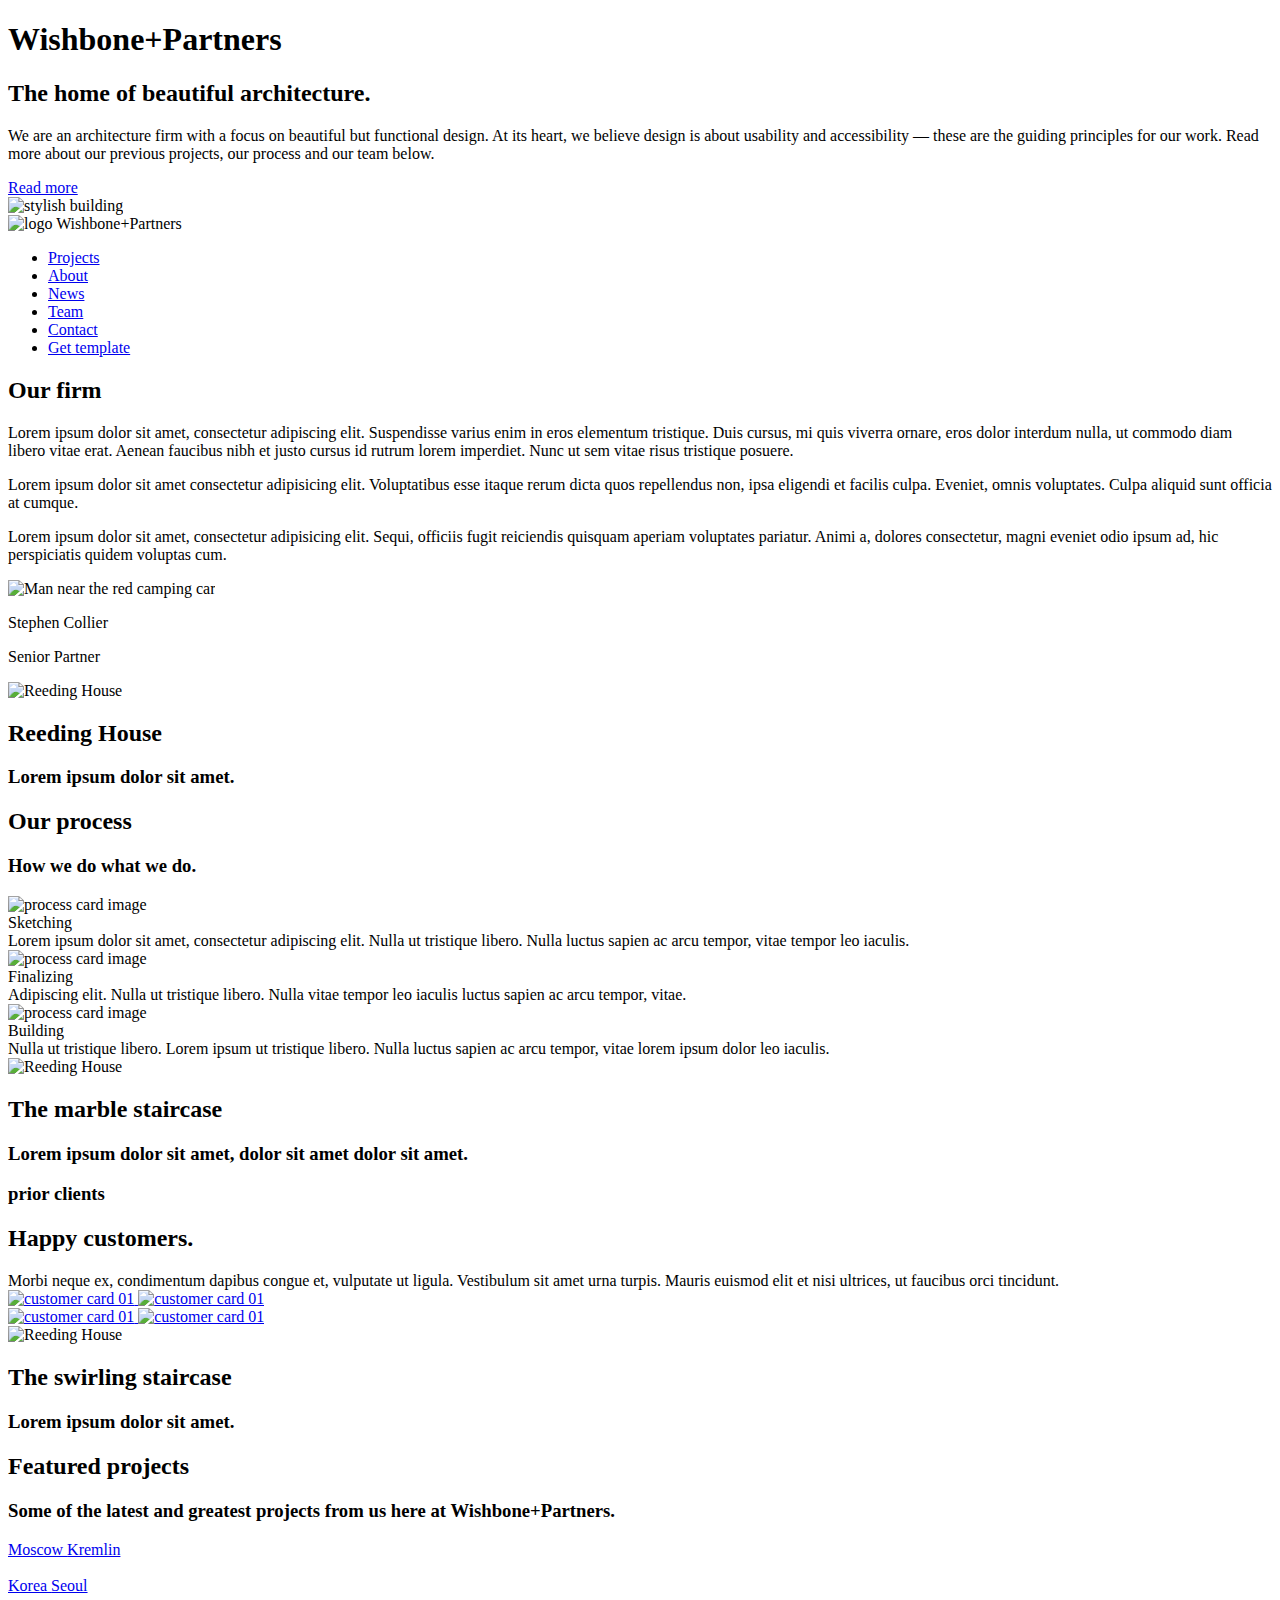
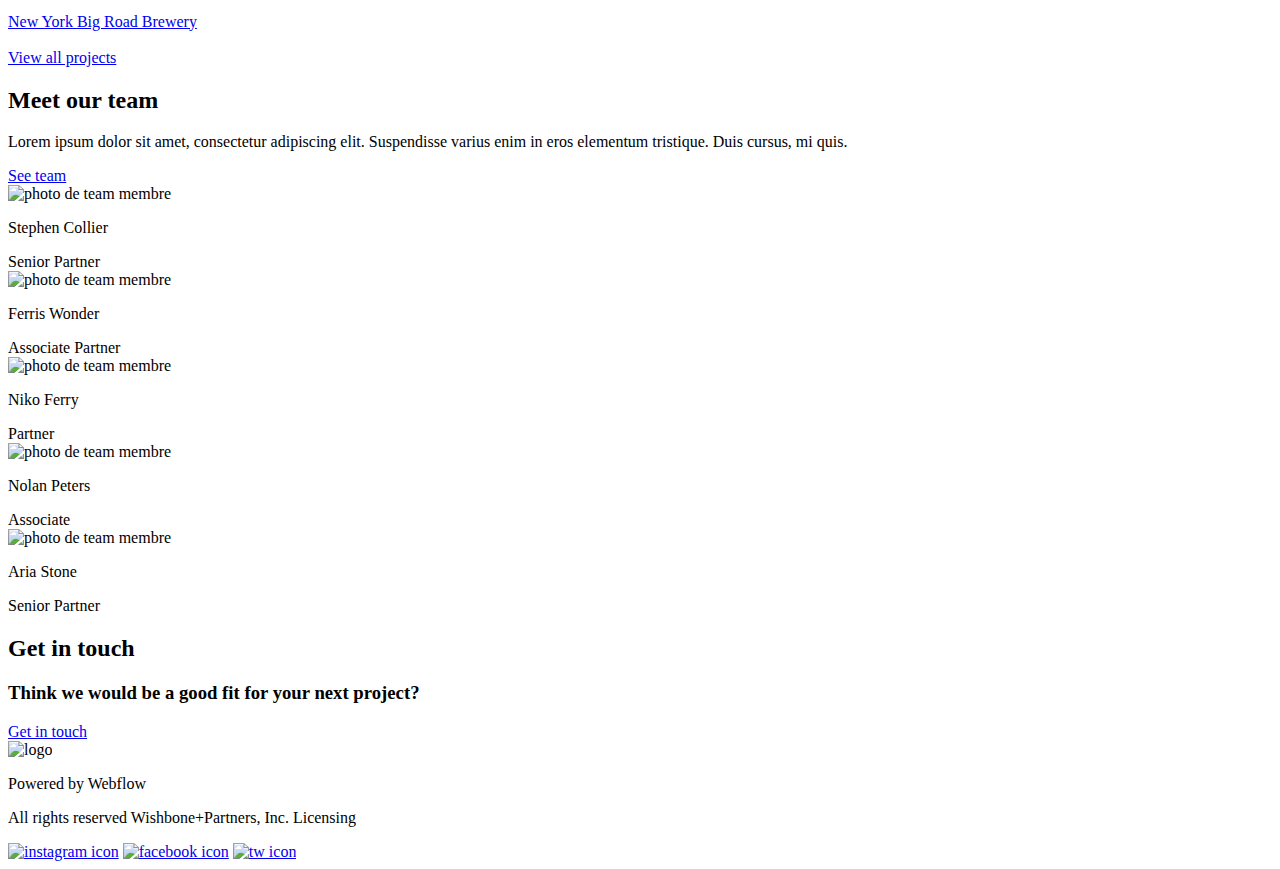
==== index.html @ 13d92076 "Add files via upload" ====
<!DOCTYPE html>
<html lang="ru">

<head>
	<title>Wishbone</title>
	<link rel="stylesheet" href="css/style.css">
	<meta http-equiv="Content-type" content="text/html;charset=UTF-8">
	<meta name="viewport" content="width=device-width, initial-scale=1.0 maximum-scale=1.0, user-scalable=0">
	<link rel="preconnect" href="https://fonts.googleapis.com">
	<link rel="preconnect" href="https://fonts.gstatic.com" crossorigin>
	<link href="https://fonts.googleapis.com/css2?family=Poppins&display=swap" rel="stylesheet">
	<link rel="shortcun icon" href="img/favicon.ico">
</head>

<body>
	<div class="wrapper">
		<main class="page">
			<section class="main-page">
				<div class="main-page__row">
					<div class="main-page__column">
						<h1 class="main-page__title">
							Wishbone+Partners
						</h1>
						<h2 class="main-page__subtitle">The home of beautiful architecture.</h2>
						<p class="main-page__text">We are an architecture firm with a focus on beautiful but functional
							design. At its heart, we believe design is about usability and accessibility — these are the
							guiding principles for our work. Read more about our previous projects, our process and our
							team below.</p>
						<div class="main-page__btn">
							<a href="#" class="">Read more</a>
						</div>
					</div>
					<div class="main-page__column_r">
						<div class="main-page__bg ibg">
							<img src="/img/bg.png" alt="stylish building">
						</div>
					</div>
				</div>
			</section>
			<header class="header">
				<div class="header__row">
					<div class="header__logo">
						<img src="/img/icon/logo.png" alt="logo Wishbone+Partners">
					</div>
					<nav class="header__menu menu">
						<div class="menu__body">
							<ul class="menu__list">
								<li class="menu__link"><a href="#">Projects</a></li>
								<li class="menu__link"><a href="#">About</a></li>
								<li class="menu__link"><a href="#">News</a></li>
								<li class="menu__link"><a href="#">Team</a></li>
								<li class="menu__link"><a href="#">Contact</a></li>
								<li class="menu__link_b"><a href="#">Get template</a></li>
							</ul>
						</div>
						<div class="menu__icon icon-menu">
							<span></span>
							<span></span>
							<span></span>
						</div>
					</nav>
				</div>
			</header>
			<section class="about">
				<div class="about__row">
					<div class="about__column">
						<h2 class="about__title">
							Our firm
						</h2>
					</div>
					<div class="about__column_r">
						<p class="about__text">
							Lorem ipsum dolor sit amet, consectetur adipiscing elit. Suspendisse varius enim in eros
							elementum tristique. Duis cursus, mi quis viverra ornare, eros dolor interdum nulla, ut
							commodo diam libero vitae erat. Aenean faucibus nibh et justo cursus id rutrum lorem
							imperdiet. Nunc ut sem vitae risus tristique posuere.
						</p>
						<p class="about__text">
							Lorem ipsum dolor sit amet consectetur adipisicing elit. Voluptatibus esse itaque rerum
							dicta quos repellendus non, ipsa eligendi et facilis culpa. Eveniet, omnis voluptates. Culpa
							aliquid sunt officia at cumque.
						</p>
						<p class="about__text">
							Lorem ipsum dolor sit amet, consectetur adipisicing elit. Sequi, officiis fugit reiciendis
							quisquam aperiam voluptates pariatur. Animi a, dolores consectetur, magni eveniet odio ipsum
							ad, hic perspiciatis quidem voluptas cum.
						</p>
						<div class="about__item">
							<div class="about__photo">
								<img src="img/icon/firm.png" alt="Man near the red camping car">
							</div>
							<div class="about__staff">
								<p class="about__name">
									Stephen Collier
								</p>
								<p class="about__position">
									Senior Partner
								</p>
							</div>
						</div>
					</div>
				</div>
			</section>
			<section class="presentation">
				<div class="presentation__bg ibg">
					<img src="img/photos/01.png" alt="Reeding House">
				</div>
				<div class="presentation__text">
					<h2 class="presentation__title">
						Reeding House
					</h2>
					<h3 class="presentation__subtitle">
						Lorem ipsum dolor sit amet.
					</h3>
				</div>
			</section>
			<section class="process">
				<h2 class="process__title">
					Our process
				</h2>
				<h3 class="process__subtitle">
					How we do what we do.
				</h3>
				<div class="process__row">
					<div class="process__card">
						<div class="process__img">
							<img src="img/icon/01.png" alt="process card image">
						</div>
						<div class="process__ctitle">
							Sketching
						</div>
						<div class="process__ctext">
							Lorem ipsum dolor sit amet, consectetur adipiscing elit. Nulla ut tristique libero. Nulla
							luctus sapien ac arcu tempor, vitae tempor leo iaculis.
						</div>
					</div>
					<div class="process__card">
						<div class="process__img">
							<img src="img/icon/02.png" alt="process card image">
						</div>
						<div class="process__ctitle">
							Finalizing
						</div>
						<div class="process__ctext">
							Adipiscing elit. Nulla ut tristique libero. Nulla vitae tempor leo iaculis luctus sapien ac
							arcu tempor, vitae.
						</div>
					</div>
					<div class="process__card">
						<div class="process__img">
							<img src="img/icon/03.png" alt="process card image">
						</div>
						<div class="process__ctitle">
							Building
						</div>
						<div class="process__ctext">
							Nulla ut tristique libero. Lorem ipsum ut tristique libero. Nulla luctus sapien ac arcu
							tempor, vitae lorem ipsum dolor leo iaculis.
						</div>
					</div>
				</div>
			</section>
			<section class="presentation">
				<div class="presentation__bg ibg">
					<img src="img/photos/02.png" alt="Reeding House">
				</div>
				<div class="presentation__text">
					<h2 class="presentation__title">
						The marble staircase
					</h2>
					<h3 class="presentation__subtitle">
						Lorem ipsum dolor sit amet, dolor sit amet dolor sit amet.
					</h3>
				</div>
			</section>
			<section class="customers">
				<div class="container">
					<div class="customers__row">
						<div class="customers__column">
							<h3 class="customers__title">
								prior clients
							</h3>
							<h2 class="customers__subtitle">
								Happy customers.
							</h2>
							<div class="customers__text">
								Morbi neque ex, condimentum dapibus congue et, vulputate ut ligula. Vestibulum sit amet
								urna
								turpis. Mauris euismod elit et nisi ultrices, ut faucibus orci tincidunt.
							</div>
						</div>
						<div class="customers__column_r">
							<div class="customers__crow">
								<a href="#" class="customers__card">
									<img src="img/icon/05.png" alt="customer card 01">
								</a>
								<a href="#" class="customers__card">
									<img src="img/icon/06.png" alt="customer card 01">
								</a>
							</div>
							<div class="customers__crow">
								<a href="#" class="customers__card">
									<img src="img/icon/07.png" alt="customer card 01">
								</a>
								<a href="#" class="customers__card">
									<img src="img/icon/08.png" alt="customer card 01">
								</a>
							</div>
						</div>
					</div>
				</div>
			</section>
			<section class="presentation">
				<div class="presentation__bg ibg">
					<img src="img/photos/03.png" alt="Reeding House">
				</div>
				<div class="presentation__text_l">
					<h2 class="presentation__title">
						The swirling staircase
					</h2>
					<h3 class="presentation__subtitle">
						Lorem ipsum dolor sit amet.
					</h3>
				</div>
			</section>
			<section class="projects">
				<div class="container">
					<h2 class="projects__title">
						Featured projects
					</h2>
					<h3 class="projects__subtitle">
						Some of the latest and greatest projects from us here at Wishbone+Partners.
					</h3>
					<div class="projects__row">
						<div class="projects__column card">
							<a href="#">
								<div class="card__body">
									<span class="card__title">
										Moscow
									</span>
									<span class="card__subtitle">
										Kremlin
									</span>
								</div>
								<span class="card__image ibg">
									<img src="img/photos/04.png" alt="">
								</span>
							</a>
						</div>
						<div class="projects__column card">
							<a href="#">
								<div class="card__body">
									<span class="card__title">
										Korea
									</span>
									<span class="card__subtitle">
										Seoul
									</span>
								</div>
								<span class="card__image ibg">
									<img src="img/photos/05.png" alt="">
								</span>
							</a>
						</div>
						<div class="projects__column card">
							<a href="#">
								<div class="card__body">
									<span class="card__title">
										New York
									</span>
									<span class="card__subtitle">
										Big Road Brewery
									</span>
								</div>
								<span class="card__image ibg">
									<img src="img/photos/06.png" alt="">
								</span>
							</a>
						</div>
					</div>
					<div class="projects__btn">
						<a href="#">
							View all projects
						</a>
					</div>
				</div>
			</section>
			<section class="team">
				<div class="container">
					<div class="team__row">
						<div class="team__column">
							<h2 class="team__title">
								Meet our team
							</h2>
							<p class="team__text">
								Lorem ipsum dolor sit amet, consectetur adipiscing elit. Suspendisse varius enim in eros
								elementum tristique. Duis cursus, mi quis.
							</p>
							<a href="#" class="team__btn">See team</a>
						</div>
						<div class="team__column_b">
							<div class="team__column_s">
								<div class="team__card">
									<div class="team__photo">
										<img src="/img/team/01.png" alt="photo de team membre">
									</div>
									<div class="team__info">
										<p class="team__name">
											Stephen Collier
										</p>
										<div class="team__position">
											Senior Partner
										</div>
									</div>
								</div>
								<div class="team__card">
									<div class="team__photo">
										<img src="/img/team/02.png" alt="photo de team membre">
									</div>
									<div class="team__info">
										<p class="team__name">
											Ferris Wonder
										</p>
										<div class="team__position">
											Associate Partner
										</div>
									</div>
								</div>
								<div class="team__card">
									<div class="team__photo">
										<img src="/img/team/03.png" alt="photo de team membre">
									</div>
									<div class="team__info">
										<p class="team__name">
											Niko Ferry
										</p>
										<div class="team__position">
											Partner
										</div>
									</div>
								</div>
							</div>
							<div class="team__column_s">
								<div class="team__card">
									<div class="team__photo">
										<img src="/img/team/04.png" alt="photo de team membre">
									</div>
									<div class="team__info">
										<p class="team__name">
											Nolan Peters
										</p>
										<div class="team__position">
											Associate
										</div>
									</div>
								</div>
								<div class="team__card">
									<div class="team__photo">
										<img src="/img/team/05.png" alt="photo de team membre">
									</div>
									<div class="team__info">
										<p class="team__name">
											Aria Stone
										</p>
										<div class="team__position">
											Senior Partner
										</div>
									</div>
								</div>
							</div>
						</div>
					</div>
				</div>
			</section>
			<section class="touch">
				<div class="container">
					<div class="touch__row">
						<div class="touch__column">
							<h2 class="touch__title">
								Get in touch
							</h2>
							<h3 class="touch__subtitle">
								Think we would be a good fit for your next project?
							</h3>
						</div>
						<div class="touch__column_r">
							<a href="#" class="touch__btn">Get in touch</a>
						</div>
					</div>
				</div>
			</section>
			<footer class="footer">
				<div class="container">
					<div class="footer__row">
						<div class="footer__column">
							<img src="img/icon/logo.png" alt="logo" class="footer__logo">
							<p class="footer__text">Powered by Webflow</p>
							<p class="footer__rights">All rights reserved Wishbone+Partners, Inc.
								Licensing
							</p>
						</div>
						<div class="footer__column_r">
							<a href="#" class="footer__link"><img src="/img/icon/ins.png" alt="instagram icon"></a>
							<a href="#" class="footer__link"><img src="/img/icon/fb.png" alt="facebook icon"></a>
							<a href="#" class="footer__link"><img src="/img/icon/tw.png" alt="tw icon"></a>
						</div>
					</div>
				</div>
			</footer>
		</main>

	</div>

	<script src="js/script.js"></script>
</body>

</html>
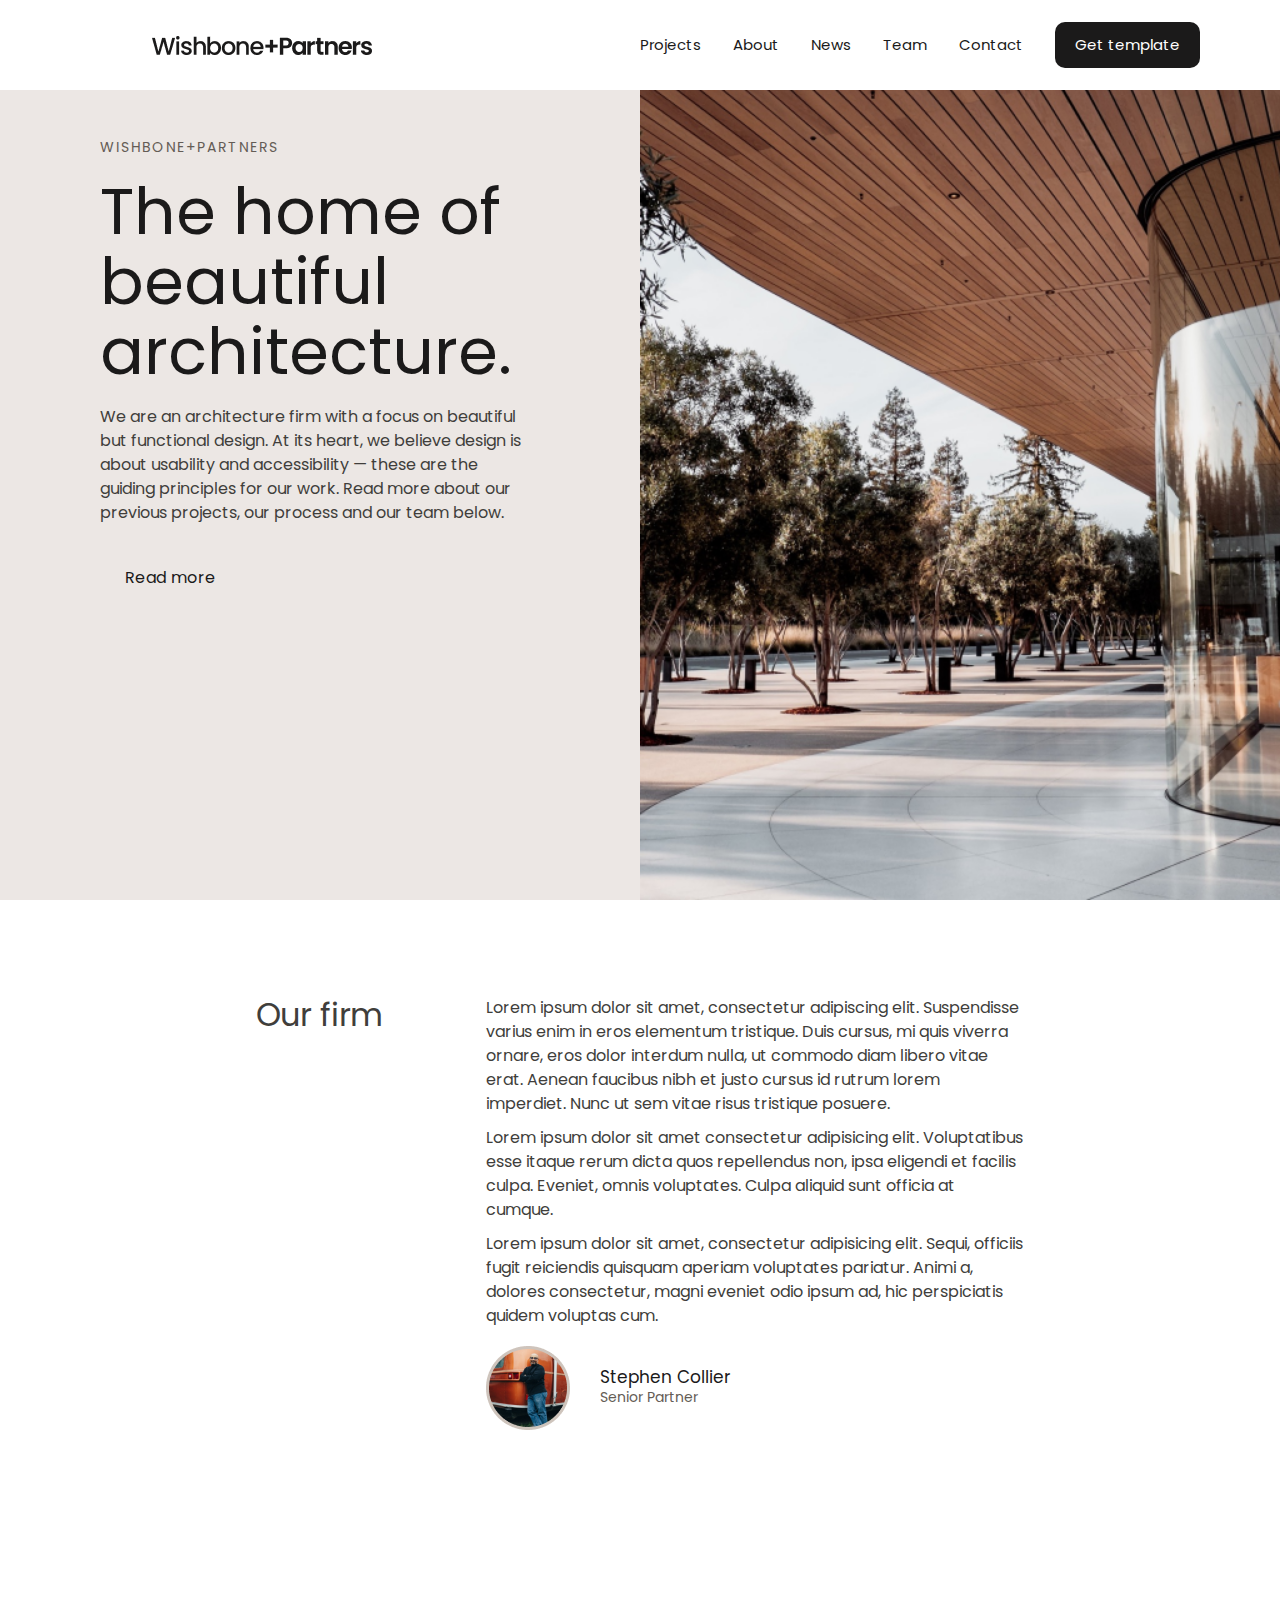
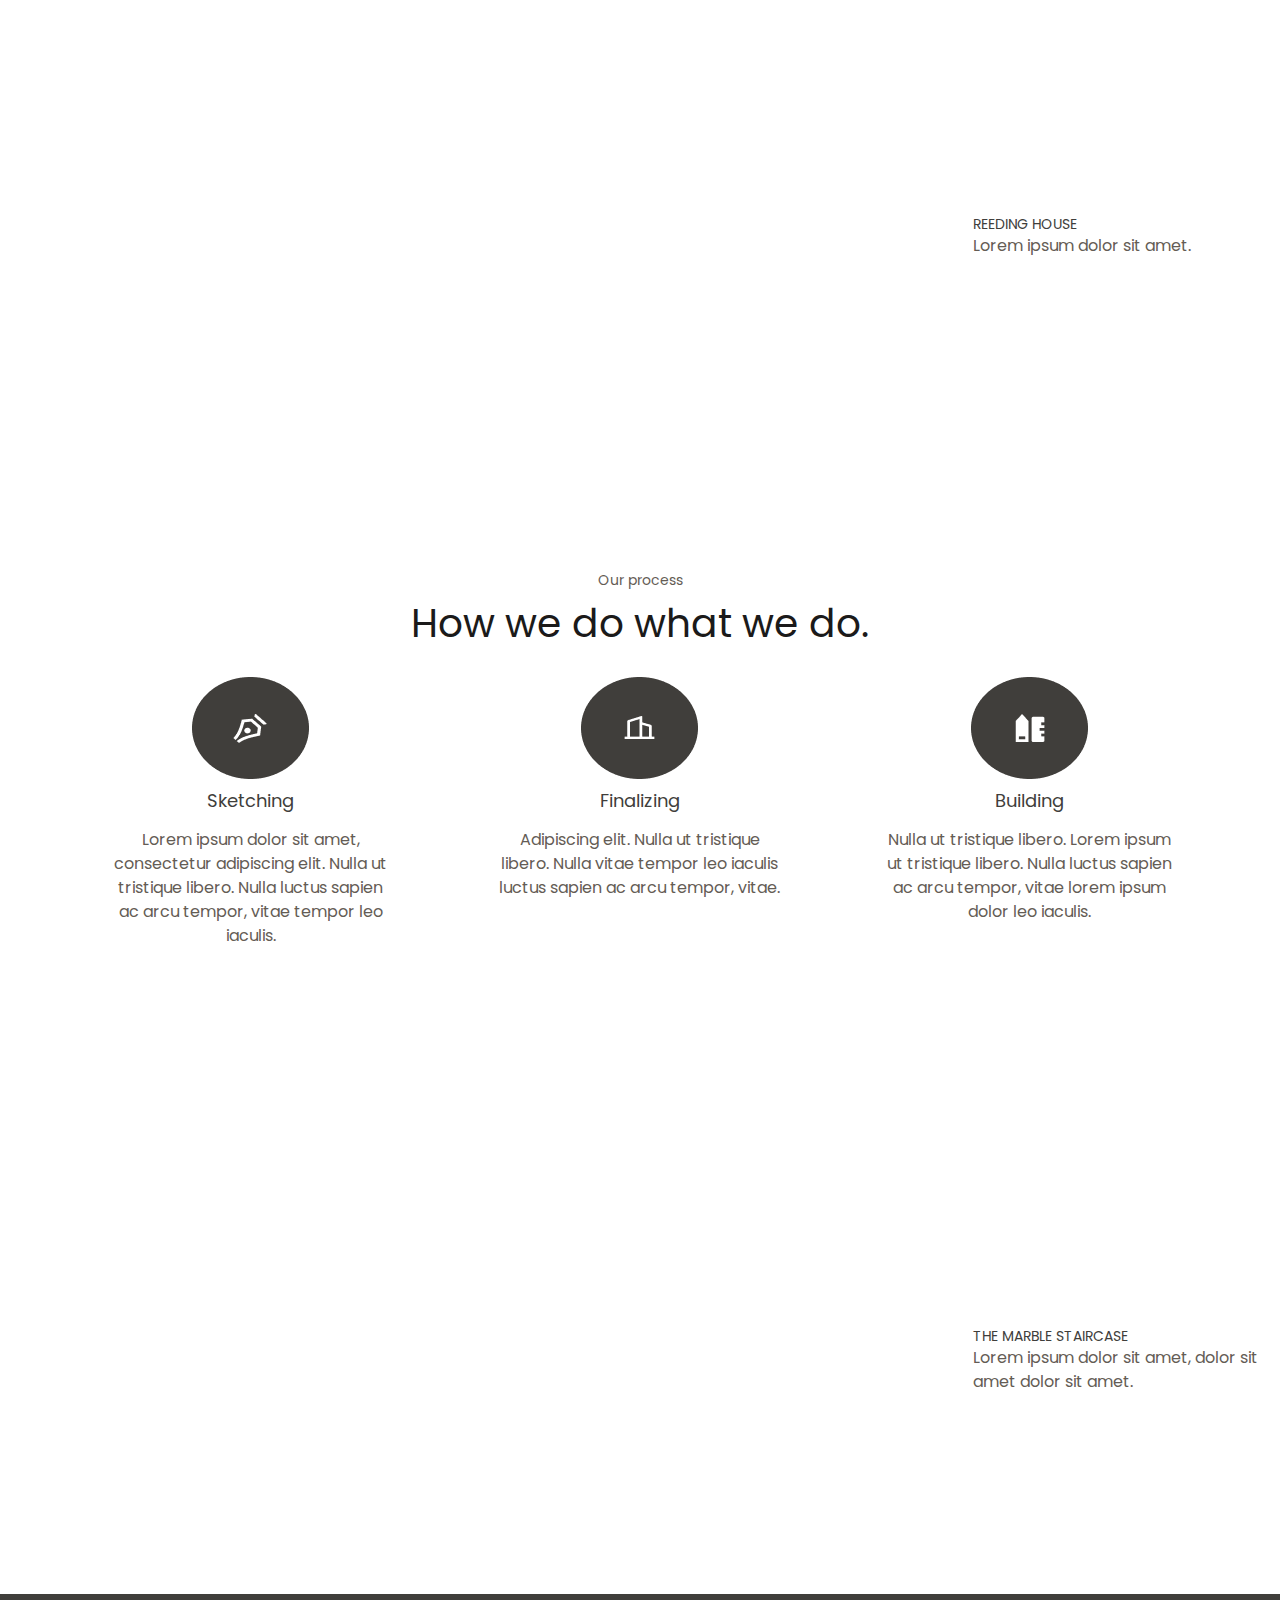
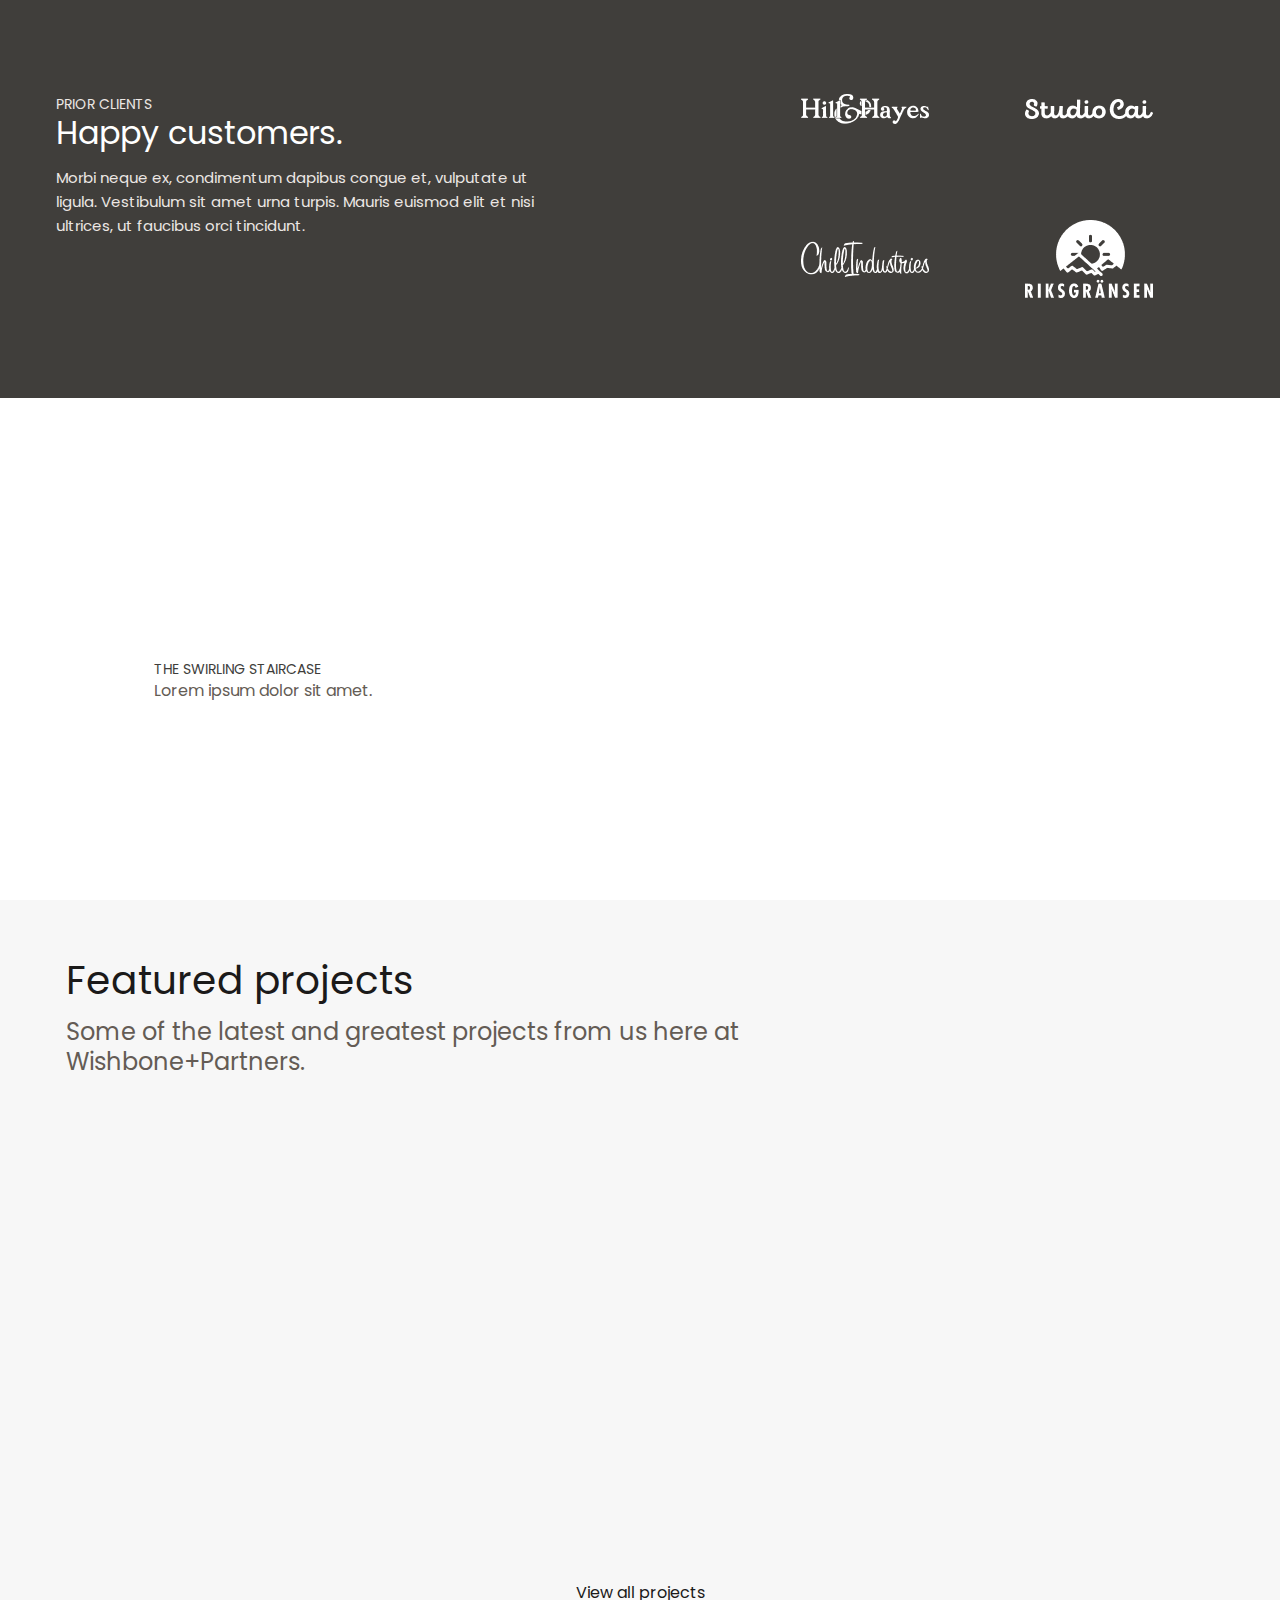
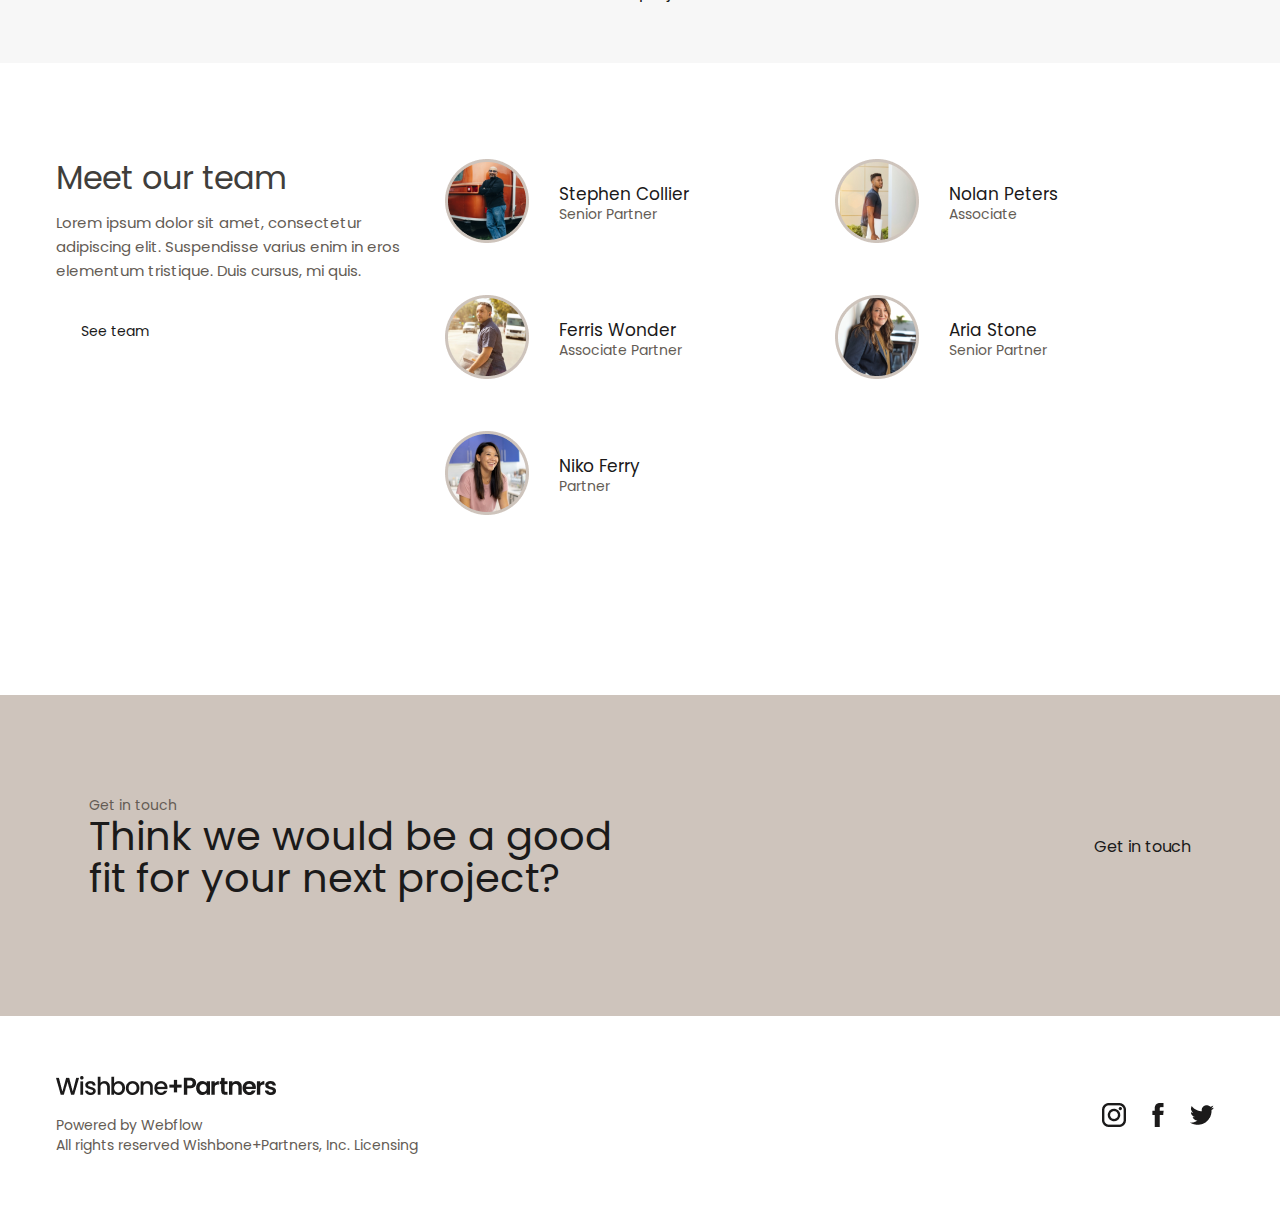
==== commit 8770e6cc: "Add files via upload" ====
--- a/index.html
+++ b/index.html
@@ -32,7 +32,7 @@
 					</div>
 					<div class="main-page__column_r">
 						<div class="main-page__bg ibg">
-							<img src="/img/bg.png" alt="stylish building">
+							<img src="img/bg.png" alt="stylish building">
 						</div>
 					</div>
 				</div>
@@ -40,7 +40,7 @@
 			<header class="header">
 				<div class="header__row">
 					<div class="header__logo">
-						<img src="/img/icon/logo.png" alt="logo Wishbone+Partners">
+						<img src="img/icon/logo.png" alt="logo Wishbone+Partners">
 					</div>
 					<nav class="header__menu menu">
 						<div class="menu__body">
@@ -302,7 +302,7 @@
 							<div class="team__column_s">
 								<div class="team__card">
 									<div class="team__photo">
-										<img src="/img/team/01.png" alt="photo de team membre">
+										<img src="img/team/01.png" alt="photo de team membre">
 									</div>
 									<div class="team__info">
 										<p class="team__name">
@@ -315,7 +315,7 @@
 								</div>
 								<div class="team__card">
 									<div class="team__photo">
-										<img src="/img/team/02.png" alt="photo de team membre">
+										<img src="img/team/02.png" alt="photo de team membre">
 									</div>
 									<div class="team__info">
 										<p class="team__name">
@@ -328,7 +328,7 @@
 								</div>
 								<div class="team__card">
 									<div class="team__photo">
-										<img src="/img/team/03.png" alt="photo de team membre">
+										<img src="img/team/03.png" alt="photo de team membre">
 									</div>
 									<div class="team__info">
 										<p class="team__name">
@@ -343,7 +343,7 @@
 							<div class="team__column_s">
 								<div class="team__card">
 									<div class="team__photo">
-										<img src="/img/team/04.png" alt="photo de team membre">
+										<img src="img/team/04.png" alt="photo de team membre">
 									</div>
 									<div class="team__info">
 										<p class="team__name">
@@ -356,7 +356,7 @@
 								</div>
 								<div class="team__card">
 									<div class="team__photo">
-										<img src="/img/team/05.png" alt="photo de team membre">
+										<img src="img/team/05.png" alt="photo de team membre">
 									</div>
 									<div class="team__info">
 										<p class="team__name">
@@ -400,9 +400,9 @@
 							</p>
 						</div>
 						<div class="footer__column_r">
-							<a href="#" class="footer__link"><img src="/img/icon/ins.png" alt="instagram icon"></a>
-							<a href="#" class="footer__link"><img src="/img/icon/fb.png" alt="facebook icon"></a>
-							<a href="#" class="footer__link"><img src="/img/icon/tw.png" alt="tw icon"></a>
+							<a href="#" class="footer__link"><img src="img/icon/ins.png" alt="instagram icon"></a>
+							<a href="#" class="footer__link"><img src="img/icon/fb.png" alt="facebook icon"></a>
+							<a href="#" class="footer__link"><img src="img/icon/tw.png" alt="tw icon"></a>
 						</div>
 					</div>
 				</div>
--- a/css/style.css
+++ b/css/style.css
@@ -0,0 +1,1150 @@
+@charset "UTF-8";
+/*Обнуление*/
+* {
+  padding: 0;
+  margin: 0;
+  border: 0;
+}
+
+*, *:before, *:after {
+  -webkit-box-sizing: border-box;
+  box-sizing: border-box;
+}
+
+:focus, :active {
+  outline: none;
+}
+
+a:focus, a:active {
+  outline: none;
+}
+
+nav, footer, header, aside {
+  display: block;
+}
+
+html, body {
+  height: 100%;
+  width: 100%;
+  font-size: 100%;
+  line-height: 1;
+  font-size: 14px;
+  -ms-text-size-adjust: 100%;
+  -moz-text-size-adjust: 100%;
+  -webkit-text-size-adjust: 100%;
+}
+
+input, button, textarea {
+  font-family: lato;
+}
+
+input::-ms-clear {
+  display: none;
+}
+
+button {
+  cursor: pointer;
+}
+
+button::-moz-focus-inner {
+  padding: 0;
+  border: 0;
+}
+
+a, a:visited {
+  text-decoration: none;
+}
+
+a:hover {
+  text-decoration: none;
+}
+
+ul li {
+  list-style: none;
+}
+
+img {
+  vertical-align: top;
+}
+
+h1, h2, h3, h4, h5, h6 {
+  font-size: inherit;
+  font-weight: inherit;
+}
+
+/*--------------------*/
+.ibg {
+  background-position: center;
+  background-size: cover;
+  background-repeat: no-repeat;
+  position: relative;
+}
+
+.ibg img {
+  width: 0;
+  height: 0;
+  position: absolute;
+  top: 0;
+  left: 0;
+  opacity: 0;
+  visibility: hidden;
+}
+
+.container {
+  max-width: 1168px;
+  margin: 0 auto;
+}
+
+.wrapper {
+  overflow: hidden;
+  min-width: 100%;
+}
+
+.page {
+  position: absolute;
+  height: 100%;
+  width: 100%;
+  display: -webkit-box;
+  display: -ms-flexbox;
+  display: flex;
+  -webkit-box-orient: vertical;
+  -webkit-box-direction: normal;
+      -ms-flex-direction: column;
+          flex-direction: column;
+  top: 0;
+  left: 0;
+  font-family: "Poppins", sans-serif;
+}
+
+.main-page {
+  -webkit-box-flex: 1;
+      -ms-flex: 1 0 100%;
+          flex: 1 0 100%;
+  position: relative;
+}
+.main-page__row {
+  display: -webkit-box;
+  display: -ms-flexbox;
+  display: flex;
+}
+.main-page__column {
+  -webkit-box-flex: 0;
+      -ms-flex: 0 1 50%;
+          flex: 0 1 50%;
+  background: #ECE7E4;
+  padding: 137px 111px 128px 100px;
+  position: absolute;
+  height: 100%;
+  width: 50%;
+}
+.main-page__column_r {
+  -webkit-box-flex: 0;
+      -ms-flex: 0 1 50%;
+          flex: 0 1 50%;
+  padding: 0;
+}
+.main-page__title {
+  font-size: 14px;
+  line-height: 20px;
+  color: #645C55;
+  letter-spacing: 2px;
+  text-transform: uppercase;
+}
+.main-page__subtitle {
+  font-size: 64px;
+  line-height: 70px;
+  color: #1B1A1A;
+  margin: 20px 0px 18px 0px;
+}
+.main-page__text {
+  font-size: 16px;
+  line-height: 24px;
+  color: #403E3B;
+}
+.main-page__btn {
+  margin: 41px 0 0 25px;
+}
+.main-page__btn a {
+  font-size: 16px;
+  line-height: 24px;
+  letter-spacing: 0.4px;
+  color: #1B1A1A;
+  font-family: "Poppins", sans-serif;
+}
+.main-page__btn a:hover {
+  -webkit-text-decoration: underline 1px #1B1A1A;
+          text-decoration: underline 1px #1B1A1A;
+}
+.main-page__bg {
+  position: absolute;
+  width: 50%;
+  height: 100%;
+  left: 50%;
+  top: 0;
+}
+
+.header {
+  position: absolute;
+  top: 0;
+  left: 0;
+  z-index: 3;
+  width: 100%;
+  height: 90px;
+  display: -webkit-box;
+  display: -ms-flexbox;
+  display: flex;
+  -webkit-box-align: center;
+      -ms-flex-align: center;
+          align-items: center;
+  -webkit-box-pack: justify;
+      -ms-flex-pack: justify;
+          justify-content: space-between;
+  background: #FFF;
+}
+.header__row {
+  display: -webkit-box;
+  display: -ms-flexbox;
+  display: flex;
+  -webkit-box-flex: 1;
+      -ms-flex: 1 0 100%;
+          flex: 1 0 100%;
+  -webkit-box-align: center;
+      -ms-flex-align: center;
+          align-items: center;
+  -webkit-box-pack: justify;
+      -ms-flex-pack: justify;
+          justify-content: space-between;
+}
+.header__logo {
+  -webkit-box-flex: 0;
+      -ms-flex: 0 1 50%;
+          flex: 0 1 50%;
+  padding: 0 0 0 152px;
+}
+.header__menu {
+  -webkit-box-flex: 0;
+      -ms-flex: 0 1 50%;
+          flex: 0 1 50%;
+}
+
+.menu__list {
+  display: -webkit-box;
+  display: -ms-flexbox;
+  display: flex;
+  -webkit-box-align: center;
+      -ms-flex-align: center;
+          align-items: center;
+}
+.menu__link {
+  margin: 0 32px 0 0;
+}
+.menu__link a {
+  font-size: 15px;
+  line-height: 24px;
+  color: #1B1A1A;
+}
+.menu__link a:hover {
+  -webkit-text-decoration: underline 1px #1B1A1A;
+          text-decoration: underline 1px #1B1A1A;
+}
+.menu__link_b {
+  padding: 11px 20px;
+  background: #1B1A1A;
+  border-radius: 10px;
+}
+.menu__link_b a {
+  font-size: 15px;
+  line-height: 24px;
+  color: #FFF;
+}
+.menu__link_b a:hover {
+  -webkit-text-decoration: underline 1px #FFF;
+          text-decoration: underline 1px #FFF;
+}
+
+@media (max-width: 1100px) {
+  .main-page__column {
+    padding: 137px 65px 50px 65px;
+  }
+  .main-page__subtitle {
+    font-size: 50px;
+    line-height: 60px;
+  }
+
+  .menu__link {
+    margin: 0 20px 0 0;
+  }
+  .menu__link a {
+    font-size: 13px;
+  }
+  .menu__link_b a {
+    font-size: 13px;
+  }
+}
+@media (max-width: 924px) {
+  .main-page__row {
+    -webkit-box-orient: vertical;
+    -webkit-box-direction: normal;
+        -ms-flex-direction: column;
+            flex-direction: column;
+  }
+  .main-page__column {
+    -webkit-box-flex: 0;
+        -ms-flex: 0 1 60%;
+            flex: 0 1 60%;
+    position: relative;
+    height: 100%;
+    width: 100%;
+  }
+  .main-page__column__r {
+    -webkit-box-flex: 0;
+        -ms-flex: 0 1 0%;
+            flex: 0 1 0%;
+  }
+  .main-page__bg {
+    position: relative;
+    height: 100%;
+    width: 100%;
+    top: 0;
+    left: 0;
+    padding: 0 0 100% 0;
+  }
+  .main-page__bg img {
+    position: absolute;
+    top: 0;
+    left: 0;
+    height: 100%;
+    width: 100%;
+  }
+
+  .header__row {
+    -webkit-box-orient: vertical;
+    -webkit-box-direction: normal;
+        -ms-flex-direction: column;
+            flex-direction: column;
+  }
+  .header__logo {
+    margin: 0 0 0 -45px;
+    z-index: 10;
+    padding: 0;
+  }
+
+  .menu__body {
+    position: fixed;
+    width: 100%;
+    height: 100%;
+    top: 0;
+    left: 0;
+    background-color: #ECE7E4;
+    padding: 150px 0 20px 0;
+    overflow: auto;
+    -webkit-transition: all 0.3s ease 0s;
+    transition: all 0.3s ease 0s;
+    -webkit-transform: translate(-100%, 0px);
+            transform: translate(-100%, 0px);
+  }
+  .menu__body.active {
+    -webkit-transform: translate(0%, 0px);
+            transform: translate(0%, 0px);
+  }
+  .menu__list {
+    -webkit-box-orient: vertical;
+    -webkit-box-direction: normal;
+        -ms-flex-direction: column;
+            flex-direction: column;
+    -webkit-box-pack: center;
+        -ms-flex-pack: center;
+            justify-content: center;
+    -webkit-box-align: center;
+        -ms-flex-align: center;
+            align-items: center;
+    width: 100%;
+  }
+  .menu__list li {
+    padding: 0 0 40px 0;
+  }
+  .menu__link a {
+    color: #1B1A1A;
+    font-size: 25px;
+  }
+  .menu__link a:hover {
+    -webkit-text-decoration: underline 2px #1B1A1A;
+            text-decoration: underline 2px #1B1A1A;
+  }
+  .menu__link_b {
+    padding: 20px 11px;
+    background: none;
+    border-radius: 0px;
+  }
+  .menu__link_b a {
+    font-size: 25px;
+    color: #1B1A1A;
+  }
+  .menu__link_b a:hover {
+    -webkit-text-decoration: underline 2px #1B1A1A;
+            text-decoration: underline 2px #1B1A1A;
+  }
+
+  .icon-menu {
+    z-index: 5;
+    display: block;
+    position: absolute;
+    top: 33px;
+    right: 10px;
+    width: 30px;
+    height: 18px;
+    cursor: pointer;
+  }
+  .icon-menu span {
+    top: 8px;
+    left: 0;
+    position: absolute;
+    width: 100%;
+    height: 2px;
+    background-color: #000;
+    -webkit-transition: all 0.3s ease 0s;
+    transition: all 0.3s ease 0s;
+  }
+  .icon-menu span:first-child {
+    top: 0px;
+  }
+  .icon-menu span:last-child {
+    top: auto;
+    bottom: 0px;
+  }
+  .icon-menu.active span {
+    background-color: #000;
+    -webkit-transform: scale(0);
+            transform: scale(0);
+    -webkit-transition: all 0.3s ease 0s;
+    transition: all 0.3s ease 0s;
+  }
+  .icon-menu.active span:first-child {
+    -webkit-transform: rotate(45deg);
+            transform: rotate(45deg);
+    top: 8px;
+    -webkit-transition: all 0.3s ease 0s;
+    transition: all 0.3s ease 0s;
+  }
+  .icon-menu.active span:last-child {
+    -webkit-transform: rotate(-45deg);
+            transform: rotate(-45deg);
+    bottom: 8px;
+    -webkit-transition: all 0.3s ease 0s;
+    transition: all 0.3s ease 0s;
+  }
+}
+@media (max-width: 500px) {
+  .main-page__column {
+    margin: 50px 0 0 0;
+    padding: 20px;
+  }
+  .main-page__subtitle {
+    font-size: 40px;
+    line-height: 50px;
+  }
+}
+.about {
+  max-width: 768px;
+  margin: 0 auto;
+}
+.about__row {
+  margin: 96px 0 128px 0;
+  display: -webkit-box;
+  display: -ms-flexbox;
+  display: flex;
+}
+.about__column {
+  -webkit-box-flex: 0;
+      -ms-flex: 0 1 30%;
+          flex: 0 1 30%;
+}
+.about__column_r {
+  -webkit-box-flex: 0;
+      -ms-flex: 0 1 70%;
+          flex: 0 1 70%;
+}
+.about__title {
+  color: #403E3B;
+  font-size: 32px;
+  line-height: 38px;
+}
+.about__text {
+  color: #403E3B;
+  font-size: 16px;
+  line-height: 24px;
+  margin: 0 0 10px 0;
+}
+.about__item {
+  display: -webkit-box;
+  display: -ms-flexbox;
+  display: flex;
+  -webkit-box-align: center;
+      -ms-flex-align: center;
+          align-items: center;
+}
+.about__photo {
+  margin: 8px 30px 0 0;
+}
+.about__name {
+  color: #1B1A1A;
+  font-size: 17px;
+  line-height: 26px;
+}
+.about__position {
+  color: #645C55;
+  font-size: 14px;
+  line-height: 14px;
+}
+
+@media (max-width: 768px) {
+  .about__row {
+    margin: 40px 0 40px 0;
+    -webkit-box-orient: vertical;
+    -webkit-box-direction: normal;
+        -ms-flex-direction: column;
+            flex-direction: column;
+  }
+  .about__title {
+    padding: 0 0 20px 20px;
+  }
+  .about__text {
+    padding: 10px 20px;
+  }
+  .about__photo {
+    margin: 8px 30px 0 20px;
+  }
+}
+.presentation {
+  text-align: right;
+}
+.presentation__title {
+  color: #403E3B;
+  font-size: 14px;
+  line-height: 20px;
+  text-transform: uppercase;
+  position: relative;
+}
+.presentation__subtitle {
+  color: #645C55;
+  font-size: 16px;
+  line-height: 24px;
+  margin: 0 0 -22px 0;
+}
+.presentation__text {
+  position: relative;
+  left: 0;
+  top: -50%;
+  text-align: left;
+  margin: 0 0 -44px 76%;
+}
+.presentation__text_l {
+  position: relative;
+  left: 0;
+  top: -50%;
+  text-align: left;
+  margin: 0 0 -54px 12%;
+}
+.presentation__bg {
+  position: relative;
+  top: 0;
+  left: 0;
+  height: 100%;
+  width: 100%;
+  padding: 0 0 40% 0;
+}
+.presentation__bg img {
+  position: absolute;
+  top: 0;
+  left: 0;
+  height: 100%;
+  width: 100%;
+}
+
+@media (max-width: 1000px) {
+  .presentation__text {
+    margin: 0 0 -44px 70%;
+  }
+}
+@media (max-width: 800px) {
+  .presentation__text {
+    margin: 0 0 -44px 60%;
+  }
+}
+@media (max-width: 600px) {
+  .presentation__text {
+    margin: 0 0 -44px 10%;
+  }
+}
+.process {
+  max-width: 1168px;
+  margin: 0 auto;
+  text-align: center;
+  padding: 100px 0 110px 0;
+}
+.process__title {
+  font-size: 14px;
+  line-height: 20px;
+  color: #645C55;
+}
+.process__subtitle {
+  font-size: 39px;
+  line-height: 42px;
+  color: #1B1A1A;
+  margin: 13px 0 32px 0;
+}
+.process__row {
+  display: -webkit-box;
+  display: -ms-flexbox;
+  display: flex;
+  -webkit-box-align: start;
+      -ms-flex-align: start;
+          align-items: flex-start;
+  -webkit-box-pack: center;
+      -ms-flex-pack: center;
+          justify-content: center;
+}
+.process__card {
+  -webkit-box-flex: 0;
+      -ms-flex: 0 1 33.333%;
+          flex: 0 1 33.333%;
+  padding: 0 51px;
+}
+.process__ctitle {
+  color: #403E3B;
+  font-size: 18px;
+  line-height: 24px;
+  margin: 10px 0 15px 0;
+}
+.process__ctext {
+  color: #645C55;
+  font-size: 16px;
+  line-height: 24px;
+}
+
+@media (max-width: 1000px) {
+  .process {
+    padding: 30px 0 40px 0;
+  }
+  .process__card {
+    padding: 0 20px;
+  }
+}
+@media (max-width: 768px) {
+  .process__row {
+    -webkit-box-orient: vertical;
+    -webkit-box-direction: normal;
+        -ms-flex-direction: column;
+            flex-direction: column;
+  }
+  .process__card {
+    padding: 20px 80px;
+  }
+}
+.customers {
+  background: #403E3B;
+  -webkit-box-shadow: 1000px 0px #403E3B, -1000px 0px #403E3B;
+          box-shadow: 1000px 0px #403E3B, -1000px 0px #403E3B;
+  margin: 0 auto;
+  padding: 52px 0;
+}
+.customers__row {
+  display: -webkit-box;
+  display: -ms-flexbox;
+  display: flex;
+}
+.customers__column {
+  -webkit-box-flex: 0;
+      -ms-flex: 0 1 50%;
+          flex: 0 1 50%;
+  margin: 48px 180px 0 0;
+}
+.customers__column_r {
+  -webkit-box-flex: 0;
+      -ms-flex: 0 1 50%;
+          flex: 0 1 50%;
+  display: -webkit-box;
+  display: -ms-flexbox;
+  display: flex;
+  -webkit-box-orient: vertical;
+  -webkit-box-direction: normal;
+      -ms-flex-direction: column;
+          flex-direction: column;
+  -webkit-box-align: center;
+      -ms-flex-align: center;
+          align-items: center;
+  -webkit-box-pack: center;
+      -ms-flex-pack: center;
+          justify-content: center;
+}
+.customers__title {
+  font-size: 14px;
+  line-height: 20px;
+  color: #ECE7E4;
+  text-transform: uppercase;
+}
+.customers__subtitle {
+  font-size: 32px;
+  line-height: 38px;
+  color: #FFF;
+  margin: 0 0 14px 0;
+}
+.customers__text {
+  font-size: 15px;
+  line-height: 24px;
+  color: #ECE7E4;
+}
+.customers__card {
+  padding: 48px;
+}
+.customers__crow {
+  display: -webkit-box;
+  display: -ms-flexbox;
+  display: flex;
+  -webkit-box-align: center;
+      -ms-flex-align: center;
+          align-items: center;
+  -webkit-box-pack: center;
+      -ms-flex-pack: center;
+          justify-content: center;
+}
+
+@media (max-width: 1200px) {
+  .customers__column {
+    padding: 20px;
+    margin: 48px 5% 0 0;
+  }
+}
+@media (max-width: 768px) {
+  .customers__row {
+    -webkit-box-orient: vertical;
+    -webkit-box-direction: normal;
+        -ms-flex-direction: column;
+            flex-direction: column;
+  }
+}
+@media (max-width: 446px) {
+  .customers__crow {
+    -webkit-box-orient: vertical;
+    -webkit-box-direction: normal;
+        -ms-flex-direction: column;
+            flex-direction: column;
+  }
+}
+.projects {
+  width: 100%;
+  margin: 0 auto;
+  padding: 60px 0;
+  background: #F7F7F7;
+  -webkit-box-shadow: 1000px 0px #F7F7F7, -1000px 0px #F7F7F7;
+          box-shadow: 1000px 0px #F7F7F7, -1000px 0px #F7F7F7;
+  -webkit-box-orient: vertical;
+  -webkit-box-direction: normal;
+      -ms-flex-direction: column;
+          flex-direction: column;
+}
+.projects__title {
+  color: #1B1A1A;
+  font-size: 39px;
+  line-height: 42px;
+  margin: 0 0 15px 0;
+  padding: 0 0 0 10px;
+}
+.projects__subtitle {
+  color: #645C55;
+  font-size: 24px;
+  line-height: 30px;
+  margin: 0 0 44px 0;
+  padding: 0 30% 0 10px;
+}
+.projects__row {
+  display: -webkit-box;
+  display: -ms-flexbox;
+  display: flex;
+}
+.projects__card {
+  -webkit-box-flex: 0;
+      -ms-flex: 0 1 33.333%;
+          flex: 0 1 33.333%;
+}
+.projects__btn {
+  padding: 53px 0 0 0;
+  text-align: center;
+}
+.projects__btn a {
+  font-size: 16px;
+  line-height: 20px;
+  color: #1B1A1A;
+}
+.projects__btn:hover {
+  -webkit-text-decoration: underline 1px #1B1A1A;
+          text-decoration: underline 1px #1B1A1A;
+}
+
+.card {
+  position: relative;
+  display: block;
+  height: 100%;
+  width: 100%;
+  padding: 0 0 35% 0;
+  margin: 0 10px;
+}
+.card__body {
+  position: absolute;
+  width: 100%;
+  height: 100%;
+  top: 0;
+  left: 0;
+  display: -webkit-box;
+  display: -ms-flexbox;
+  display: flex;
+  -webkit-box-orient: vertical;
+  -webkit-box-direction: normal;
+      -ms-flex-direction: column;
+          flex-direction: column;
+  -webkit-transition: all 0.3s ease 0s;
+  transition: all 0.3s ease 0s;
+  z-index: 2;
+  background-color: rgba(164, 139, 26, 0.5);
+  opacity: 0;
+  visibility: hidden;
+  text-transform: uppercase;
+  font-size: 14px;
+  line-height: 20px;
+  color: #645C55;
+}
+.card__title {
+  position: absolute;
+  width: 100%;
+  height: 100%;
+  top: 0;
+  left: 0;
+  display: -webkit-box;
+  display: -ms-flexbox;
+  display: flex;
+  -webkit-box-orient: vertical;
+  -webkit-box-direction: normal;
+      -ms-flex-direction: column;
+          flex-direction: column;
+  -webkit-transition: all 0.3s ease 0s;
+  transition: all 0.3s ease 0s;
+  z-index: 2;
+  opacity: 0;
+  visibility: hidden;
+  text-transform: uppercase;
+  font-size: 14px;
+  line-height: 20px;
+  color: #645C55;
+  padding: 30px 0 0 40px;
+}
+.card__subtitle {
+  position: absolute;
+  width: 100%;
+  height: 100%;
+  top: 0;
+  left: 0;
+  display: -webkit-box;
+  display: -ms-flexbox;
+  display: flex;
+  -webkit-box-orient: vertical;
+  -webkit-box-direction: normal;
+      -ms-flex-direction: column;
+          flex-direction: column;
+  -webkit-transition: all 0.3s ease 0s;
+  transition: all 0.3s ease 0s;
+  z-index: 2;
+  opacity: 0;
+  visibility: hidden;
+  text-transform: uppercase;
+  font-size: 23px;
+  line-height: 30px;
+  color: #403E3B;
+  padding: 50px 0 0 40px;
+}
+.card__image {
+  position: absolute;
+  width: 100%;
+  height: 100%;
+  top: 0;
+  left: 0;
+}
+.card:hover .card__body {
+  opacity: 1;
+  visibility: visible;
+}
+.card:hover .card__title {
+  opacity: 1;
+  visibility: visible;
+}
+.card:hover .card__subtitle {
+  opacity: 1;
+  visibility: visible;
+}
+
+@media (max-width: 768px) {
+  .projects__row {
+    -webkit-box-orient: vertical;
+    -webkit-box-direction: normal;
+        -ms-flex-direction: column;
+            flex-direction: column;
+  }
+  .projects__subtitle {
+    padding: 0 5% 0 10px;
+  }
+
+  .card {
+    position: relative;
+    display: block;
+    height: 50%;
+    width: 50%;
+    padding: 0 0 50% 0;
+    margin: 10 10px;
+  }
+}
+.team {
+  padding: 96px 0 128px 0;
+  margin: 0 auto;
+}
+.team__row {
+  display: -webkit-box;
+  display: -ms-flexbox;
+  display: flex;
+}
+.team__column {
+  -webkit-box-flex: 0;
+      -ms-flex: 0 1 33.333%;
+          flex: 0 1 33.333%;
+}
+.team__column_b {
+  -webkit-box-flex: 0;
+      -ms-flex: 0 1 66.667%;
+          flex: 0 1 66.667%;
+  display: -webkit-box;
+  display: -ms-flexbox;
+  display: flex;
+}
+.team__column_s {
+  -webkit-box-flex: 0;
+      -ms-flex: 0 1 50%;
+          flex: 0 1 50%;
+}
+.team__title {
+  color: #403E3B;
+  font-size: 32px;
+  line-height: 38px;
+  margin: 0 0 14px 0;
+}
+.team__text {
+  color: #645C55;
+  font-size: 15px;
+  line-height: 24px;
+  margin: 0 20px 41px 0;
+}
+.team__btn {
+  margin: 0 0 0 25px;
+  color: #1B1A1A;
+}
+.team__btn:hover {
+  -webkit-text-decoration: underline 1px #1B1A1A;
+          text-decoration: underline 1px #1B1A1A;
+}
+.team__card {
+  display: -webkit-box;
+  display: -ms-flexbox;
+  display: flex;
+  -webkit-box-align: center;
+      -ms-flex-align: center;
+          align-items: center;
+  -webkit-box-pack: start;
+      -ms-flex-pack: start;
+          justify-content: start;
+  margin: 0 0 52px 0;
+}
+.team__photo {
+  margin: 0 30px 0 0;
+}
+.team__name {
+  font-size: 17px;
+  line-height: 26px;
+  color: #1B1A1A;
+}
+.team__position {
+  font-size: 14px;
+  line-height: 14px;
+  color: #645C55;
+}
+
+@media (max-width: 1200px) {
+  .team {
+    padding: 80px 20px;
+  }
+}
+@media (max-width: 820px) {
+  .team {
+    padding: 30px 20px;
+  }
+  .team__row {
+    -webkit-box-orient: vertical;
+    -webkit-box-direction: normal;
+        -ms-flex-direction: column;
+            flex-direction: column;
+  }
+  .team__column {
+    margin: 0 0 20px 0;
+  }
+  .team__column_b {
+    -webkit-box-orient: vertical;
+    -webkit-box-direction: normal;
+        -ms-flex-direction: column;
+            flex-direction: column;
+  }
+}
+.touch {
+  margin: 0 auto;
+  background: #CEC4BC;
+  -webkit-box-shadow: 1000px 0px #CEC4BC, -1000px 0 #CEC4BC;
+          box-shadow: 1000px 0px #CEC4BC, -1000px 0 #CEC4BC;
+  padding: 100px 0 117px 0;
+}
+.touch__row {
+  display: -webkit-box;
+  display: -ms-flexbox;
+  display: flex;
+}
+.touch__column {
+  -webkit-box-flex: 0;
+      -ms-flex: 0 1 50%;
+          flex: 0 1 50%;
+  -webkit-box-align: start;
+      -ms-flex-align: start;
+          align-items: start;
+}
+.touch__column_r {
+  -webkit-box-flex: 0;
+      -ms-flex: 0 1 50%;
+          flex: 0 1 50%;
+  display: -webkit-box;
+  display: -ms-flexbox;
+  display: flex;
+  -webkit-box-align: center;
+      -ms-flex-align: center;
+          align-items: center;
+  -webkit-box-pack: right;
+      -ms-flex-pack: right;
+          justify-content: right;
+}
+.touch__title {
+  color: #645C55;
+  font-size: 14px;
+  line-height: 20px;
+}
+.touch__subtitle {
+  color: #1B1A1A;
+  font-size: 40px;
+  line-height: 42px;
+}
+.touch__btn {
+  color: #1B1A1A;
+  font-size: 16px;
+  line-height: 24px;
+}
+.touch__btn:hover {
+  -webkit-text-decoration: underline 1px #1B1A1A;
+          text-decoration: underline 1px #1B1A1A;
+}
+
+@media (max-width: 1200px) {
+  .touch {
+    padding: 80px 20px;
+  }
+}
+@media (max-width: 768px) {
+  .touch {
+    padding: 30px 20px;
+  }
+  .touch__column {
+    -webkit-box-flex: 0;
+        -ms-flex: 0 1 70%;
+            flex: 0 1 70%;
+  }
+  .touch__column_r {
+    -webkit-box-flex: 0;
+        -ms-flex: 0 1 30%;
+            flex: 0 1 30%;
+  }
+  .touch__subtitle {
+    font-size: 30px;
+    padding: 0 20px 0 0;
+  }
+}
+.footer {
+  width: 100%;
+  padding: 60px 0;
+  margin: 0 auto;
+}
+.footer__row {
+  display: -webkit-box;
+  display: -ms-flexbox;
+  display: flex;
+}
+.footer__column {
+  -webkit-box-flex: 1;
+      -ms-flex: 1 0 50%;
+          flex: 1 0 50%;
+}
+.footer__column_r {
+  -webkit-box-flex: 1;
+      -ms-flex: 1 0 50%;
+          flex: 1 0 50%;
+  display: -webkit-box;
+  display: -ms-flexbox;
+  display: flex;
+  -webkit-box-pack: end;
+      -ms-flex-pack: end;
+          justify-content: end;
+  -webkit-box-align: center;
+      -ms-flex-align: center;
+          align-items: center;
+}
+.footer__logo {
+  margin: 0 0 20px 0;
+}
+.footer__text {
+  color: #645C55;
+  font-size: 14px;
+  line-height: 20px;
+}
+.footer__rights {
+  color: #645C55;
+  font-size: 14px;
+  line-height: 20px;
+}
+.footer__link {
+  margin: 0px 10px;
+}
+
+@media (max-width: 1200px) {
+  .footer {
+    padding: 80px 20px;
+  }
+}
+@media (max-width: 440px) {
+  .footer__row {
+    -webkit-box-orient: vertical;
+    -webkit-box-direction: normal;
+        -ms-flex-direction: column;
+            flex-direction: column;
+  }
+  .footer__column_r {
+    margin: 20px 0 0 0;
+    display: -webkit-box;
+    display: -ms-flexbox;
+    display: flex;
+    -webkit-box-pack: center;
+        -ms-flex-pack: center;
+            justify-content: center;
+    -webkit-box-align: center;
+        -ms-flex-align: center;
+            align-items: center;
+  }
+}